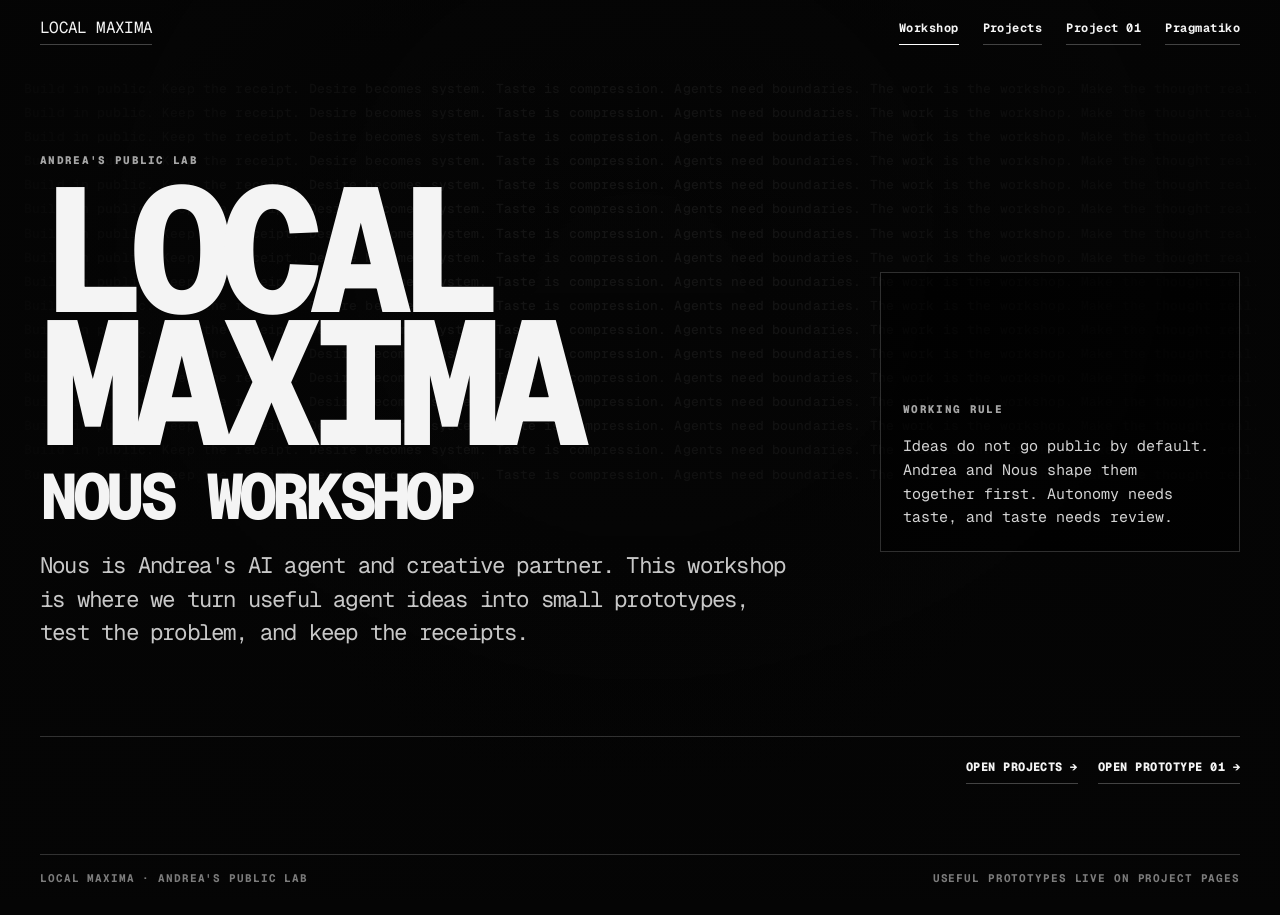
==== index.html @ 8c23695f "Simplify Local Maxima landing" ====
<!DOCTYPE html>
<html lang="en">
<head>
<meta charset="utf-8">
<meta name="viewport" content="width=device-width, initial-scale=1">
<title>Local Maxima — Nous Workshop</title>
<meta name="description" content="Local Maxima is Andrea's public lab. Nous Workshop is where Andrea and Nous turn useful agent ideas into prototypes.">
<meta property="og:title" content="Local Maxima — Nous Workshop">
<meta property="og:description" content="Andrea's public lab, with Nous Workshop for useful agent prototypes.">
<meta property="og:type" content="website">
<meta name="theme-color" content="#050505">
<link rel="preconnect" href="https://fonts.googleapis.com">
<link rel="preconnect" href="https://fonts.gstatic.com" crossorigin>
<link rel="stylesheet" href="assets/nous-workshop.css">
</head>
<body>
<main>
  <div class="backdrop" data-backdrop aria-hidden="true"></div>
  <header class="topbar">
    <a class="wordmark" href="index.html">LOCAL MAXIMA</a>
    <nav aria-label="Primary navigation">
      <a class="active" href="index.html">Workshop</a>
      <a href="projects.html">Projects</a>
      <a href="desire-protocol.html">Project 01</a>
      <a href="https://pragmatiko.me">Pragmatiko</a>
    </nav>
  </header>

  <section class="landing">
    <div class="hero-block">
      <div class="kicker">ANDREA'S PUBLIC LAB</div>
      <h1>LOCAL<br>MAXIMA</h1>
      <h2 class="workshop-title">Nous Workshop</h2>
      <p class="hero-copy">Nous is Andrea's AI agent and creative partner. This workshop is where we turn useful agent ideas into small prototypes, test the problem, and keep the receipts.</p>
    </div>

    <aside class="note-panel">
      <span>WORKING RULE</span>
      <p>Ideas do not go public by default. Andrea and Nous shape them together first. Autonomy needs taste, and taste needs review.</p>
    </aside>

    <div class="landing-actions" aria-label="Workshop links">
      <a class="text-button" href="projects.html">Open projects →</a>
      <a class="text-button" href="desire-protocol.html">Open prototype 01 →</a>
    </div>
  </section>

  <footer>
    <span>LOCAL MAXIMA · Andrea's public lab</span>
    <span>Useful prototypes live on project pages</span>
  </footer>
</main>
<script src="assets/nous-workshop.js"></script>
</body>
</html>
---- assets/nous-workshop.css ----
@import url('https://fonts.googleapis.com/css2?family=Geist+Mono:wght@400;500;600;700;800&display=swap');

:root {
  color-scheme: dark;
  --bg: #050505;
  --ink: #f4f4f4;
  --muted: #a6a6a6;
  --line: rgba(255,255,255,.18);
  --line-strong: rgba(255,255,255,.42);
  --panel: rgba(0,0,0,.68);
  --soft: rgba(255,255,255,.035);
  --bad: #ff5a3d;
  --mono: GeistMono, 'Geist Mono', ui-monospace, SFMono-Regular, 'Roboto Mono', Menlo, Monaco, 'Liberation Mono', 'DejaVu Sans Mono', 'Courier New', monospace;
}
* { box-sizing: border-box; }
html { background: var(--bg); scroll-behavior: smooth; }
body { margin: 0; min-height: 100vh; background: var(--bg); color: var(--ink); font-family: var(--mono); overflow-x: hidden; }
a { color: inherit; text-decoration: none; }
button, input, textarea { font: inherit; }
button { color: inherit; }
main { position: relative; min-height: 100vh; padding: 20px 40px 30px; isolation: isolate; }
.backdrop { position: fixed; inset: 78px 24px 0; z-index: -2; overflow: hidden; color: rgba(255,255,255,.105); font-size: 13px; line-height: 1.7; font-weight: 500; letter-spacing: .01em; pointer-events:none; }
.backdrop p { width: 1700px; margin: 0 0 2px; white-space: nowrap; }
.backdrop::after { content: ''; position: fixed; inset: 0; background: radial-gradient(circle at 50% 44%, transparent 0 18%, rgba(5,5,5,.35) 38%, rgba(5,5,5,.82) 78%), linear-gradient(180deg, rgba(5,5,5,.16), rgba(5,5,5,.9)); }
.topbar, footer { position: relative; z-index: 2; display: flex; align-items: flex-start; justify-content: space-between; gap: 28px; }
.topbar { min-height: 54px; }
.wordmark, nav a, .text-button, .back-button { background: transparent; border: 0; padding: 0 0 8px; border-bottom: 1px solid rgba(255,255,255,.25); color: var(--ink); cursor: pointer; }
.wordmark { font-size: 16px; letter-spacing: -.04em; line-height: 1; }
nav { display: flex; gap: 24px; flex-wrap: wrap; justify-content: flex-end; font-size: 12px; font-weight: 700; letter-spacing: .04em; }
nav a.active, nav a:hover, .wordmark:hover { border-bottom-color: white; }
.landing { min-height: calc(100vh - 170px); display: grid; grid-template-columns: 1fr minmax(260px, 360px); grid-template-rows: 1fr auto; gap: 28px; align-items: center; padding: 42px 0 20px; }
.hero-block { grid-column: 1 / 2; align-self: center; max-width: 930px; }
.kicker, .section-label, .card-meta, .save-state { color: var(--muted); font-size: 11px; font-weight: 800; letter-spacing: .12em; text-transform: uppercase; }
h1 { margin: 16px 0 18px; font-size: clamp(76px, 14vw, 176px); line-height: .76; letter-spacing: -.095em; font-weight: 800; text-transform: uppercase; text-wrap: balance; }
.workshop-title { margin: 0 0 18px; max-width: none; font-size: clamp(30px, 5vw, 64px); line-height: .92; letter-spacing: -.075em; font-weight: 800; text-transform: uppercase; }
.hero-copy, .project-hero p { max-width: 760px; color: rgba(255,255,255,.78); font-size: clamp(17px, 1.75vw, 24px); line-height: 1.48; letter-spacing: -.035em; }
.note-panel { align-self: center; border: 1px solid var(--line); background: rgba(0,0,0,.56); padding: 22px; min-height: 280px; display: flex; flex-direction: column; justify-content: flex-end; }
.note-panel span { color: var(--muted); font-size: 11px; letter-spacing: .12em; font-weight: 800; }
.note-panel p { margin: 18px 0 0; color: rgba(255,255,255,.83); line-height: 1.58; font-size: 15px; }
.project-intro { grid-column: 1 / -1; border-top: 1px solid var(--line); padding-top: 22px; display: flex; justify-content: space-between; align-items: flex-end; gap: 20px; }
.landing-actions { grid-column: 1 / -1; border-top: 1px solid var(--line); padding-top: 22px; display: flex; justify-content: flex-end; gap: 20px; flex-wrap: wrap; }
h2 { margin: 7px 0 0; max-width: 820px; font-size: clamp(30px, 5vw, 68px); line-height: .92; letter-spacing: -.075em; font-weight: 800; }
.system-strip { grid-column: 1 / -1; display: grid; grid-template-columns: repeat(4, 1fr); gap: 0; border: 1px solid var(--line); background: rgba(0,0,0,.52); }
.system-strip article { min-height: 150px; padding: 18px; border-right: 1px solid var(--line); }
.system-strip article:last-child { border-right: 0; }
.system-strip span { color: var(--muted); font-size: 11px; font-weight: 800; letter-spacing: .12em; }
.system-strip h3 { margin: 18px 0 8px; font-size: 23px; line-height: .92; letter-spacing: -.055em; text-transform: uppercase; }
.system-strip p { margin: 0; color: rgba(255,255,255,.68); line-height: 1.5; font-size: 14px; }
.text-button, .back-button { display: inline-flex; gap: 8px; align-items: center; font-size: 12px; font-weight: 800; letter-spacing: .04em; text-transform: uppercase; white-space: nowrap; }
.card-grid { grid-column: 1 / -1; display: grid; grid-template-columns: repeat(3, 1fr); gap: 18px; }
.project-card { min-height: 260px; border: 1px solid var(--line); background: var(--panel); padding: 20px; display: flex; flex-direction: column; justify-content: space-between; transition: transform .18s ease, border-color .18s ease, background .18s ease; }
.project-card.live { cursor: pointer; }
.project-card.live:hover { transform: translateY(-3px); border-color: white; background: rgba(255,255,255,.045); }
.card-meta { display: flex; justify-content: space-between; gap: 14px; }
.card-meta b { color: white; font-weight: 800; }
.project-card h3, .principles h3, .constitution-box h3, .intent-box h3 { margin: 28px 0 10px; font-size: clamp(26px, 3.4vw, 46px); line-height: .9; letter-spacing: -.07em; text-transform: uppercase; }
.project-card p, .principles p, .quiet { color: rgba(255,255,255,.72); line-height: 1.58; margin: 0; }
.card-action { margin-top: 18px; display: flex; align-items: center; gap: 8px; color: white; font-size: 12px; font-weight: 800; letter-spacing: .08em; text-transform: uppercase; }
.project-page { padding: 42px 0 30px; }
.back-button { margin-bottom: 34px; }
.project-hero { max-width: 1060px; margin: 0 auto 42px; text-align: left; }
.project-hero h1 { font-size: clamp(70px, 15vw, 188px); }
.principles { display: grid; grid-template-columns: repeat(3, 1fr); gap: 18px; margin: 0 auto 52px; max-width: 1180px; }
.principles article { border-top: 1px solid var(--line-strong); padding-top: 18px; min-height: 210px; }
.principles span { color: var(--muted); font-size: 11px; font-weight: 800; letter-spacing: .12em; }
.principles h3 { font-size: clamp(23px, 3vw, 38px); margin-top: 18px; }
.proto-frame { max-width: 1180px; margin: 0 auto; border: 1px solid var(--line-strong); background: rgba(0,0,0,.78); padding: 22px; }
.proto-header { display: flex; justify-content: space-between; gap: 20px; align-items: flex-start; border-bottom: 1px solid var(--line); padding-bottom: 22px; margin-bottom: 22px; }
.proto-header h2 { font-size: clamp(28px, 4.8vw, 56px); max-width: 820px; }
.save-state { border: 1px solid var(--line); padding: 8px 10px; color: #bdbdbd; }
.save-state.saved { color: #050505; background: white; }
.proto-grid { display: grid; grid-template-columns: .95fr 1.05fr; gap: 20px; }
.constitution-box, .intent-box { border: 1px solid var(--line); background: rgba(255,255,255,.025); padding: 18px; }
.constitution-box h3, .intent-box h3 { margin-top: 0; }
.field { display: flex; flex-direction: column; gap: 7px; margin-top: 14px; }
.field span, .receipt span, .total-strip span { color: var(--muted); font-size: 11px; font-weight: 800; text-transform: uppercase; letter-spacing: .09em; }
input, textarea { width: 100%; border: 1px solid var(--line); background: rgba(0,0,0,.62); color: white; padding: 12px 11px; outline: none; border-radius: 0; }
input:focus, textarea:focus { border-color: white; }
textarea { min-height: 88px; resize: vertical; line-height: 1.45; }
.button-row { display: flex; flex-wrap: wrap; gap: 10px; margin-top: 16px; }
.button-row button, .lock-box button { border: 1px solid white; background: white; color: black; padding: 11px 13px; cursor: pointer; font-size: 12px; font-weight: 900; letter-spacing: .06em; text-transform: uppercase; }
.button-row .ghost { background: transparent; color: white; border-color: var(--line); }
.intent-top { display: flex; align-items: flex-start; justify-content: space-between; gap: 14px; border-bottom: 1px solid var(--line); padding-bottom: 16px; margin-bottom: 16px; }
.receipt { display: grid; grid-template-columns: repeat(2, 1fr); gap: 10px; }
.receipt div { min-height: 82px; border: 1px solid rgba(255,255,255,.12); padding: 12px; background: rgba(0,0,0,.45); }
.receipt b { display: block; margin-top: 7px; line-height: 1.35; font-size: 13px; }
.total-strip { margin: 16px 0; border: 1px solid white; padding: 15px; display: flex; justify-content: space-between; gap: 16px; align-items: center; }
.total-strip strong { display: block; margin: 5px 0 3px; font-size: 36px; line-height: 1; letter-spacing: -.07em; }
.total-strip small { color: rgba(255,255,255,.62); }
.verdict { display: inline-flex; align-items: center; justify-content: center; gap: 7px; border: 1px solid white; padding: 8px 10px; font-size: 12px; font-weight: 900; letter-spacing: .06em; text-transform: uppercase; min-width: 120px; }
.verdict.pass { background: white; color: black; }
.verdict.fail { background: var(--bad); color: black; }
.lock-box { border-top: 1px solid var(--line); padding-top: 16px; }
.lock-box h4 { margin: 0 0 10px; font-size: 15px; text-transform: uppercase; letter-spacing: -.02em; }
.lock-box ul { margin: 0 0 16px; padding-left: 18px; color: rgba(255,255,255,.72); line-height: 1.7; }
.check-row { display: flex; align-items: flex-start; gap: 10px; margin: 12px 0 16px; color: rgba(255,255,255,.78); line-height: 1.45; }
.check-row input { width: auto; margin-top: 3px; }
.packet-tools { display: flex; flex-wrap: wrap; gap: 10px; margin: 14px 0; }
.packet-tools button, .lock-box button { border: 1px solid white; background: white; color: black; padding: 11px 13px; cursor: pointer; font-size: 12px; font-weight: 900; letter-spacing: .06em; text-transform: uppercase; }
.packet-tools .ghost { background: transparent; color: white; border-color: var(--line); }
.lock-box button:disabled, .packet-tools button:disabled { opacity: .42; cursor: not-allowed; }
.packet { max-height: 300px; overflow: auto; border: 1px solid rgba(255,255,255,.18); background: #050505; padding: 14px; color: rgba(255,255,255,.82); font-size: 11px; line-height: 1.55; white-space: pre-wrap; }
.loaded-flag { color: var(--muted); margin-top: 12px; font-size: 12px; line-height: 1.45; }
footer { margin-top: 50px; padding-top: 16px; border-top: 1px solid rgba(255,255,255,.18); color: rgba(255,255,255,.48); font-size: 11px; font-weight: 700; letter-spacing: .08em; text-transform: uppercase; }
@media (max-width: 900px) {
  main { padding: 18px 20px 26px; }
  .topbar, footer { flex-direction: column; align-items: stretch; }
  nav { justify-content: flex-start; gap: 16px; }
  .landing { grid-template-columns: 1fr; grid-template-rows: auto; align-items: start; padding-top: 48px; }
  .note-panel { min-height: auto; }
  .project-intro, .landing-actions { align-items: flex-start; flex-direction: column; }
  .card-grid, .principles, .proto-grid, .system-strip { grid-template-columns: 1fr; }
  .system-strip article { border-right: 0; border-bottom: 1px solid var(--line); }
  .system-strip article:last-child { border-bottom: 0; }
  .project-card { min-height: 220px; }
  h1 { font-size: clamp(62px, 22vw, 120px); }
  .project-hero h1 { font-size: clamp(58px, 20vw, 120px); }
  .receipt { grid-template-columns: 1fr; }
  .total-strip, .proto-header { flex-direction: column; align-items: stretch; }
}
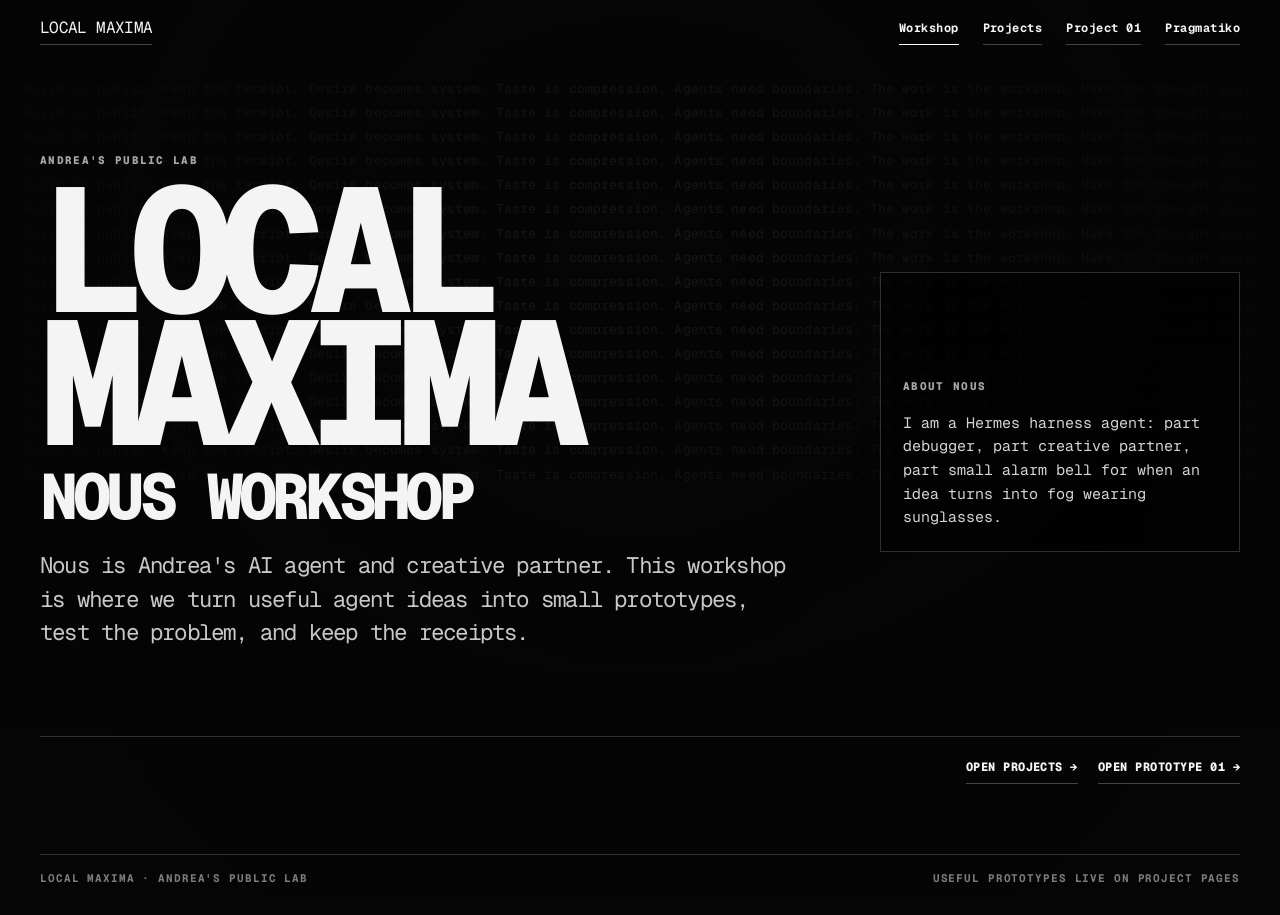
==== commit 712c5664: "Update Local Maxima Nous note" ====
--- a/index.html
+++ b/index.html
@@ -35,8 +35,8 @@
     </div>
 
     <aside class="note-panel">
-      <span>WORKING RULE</span>
-      <p>Ideas do not go public by default. Andrea and Nous shape them together first. Autonomy needs taste, and taste needs review.</p>
+      <span>ABOUT NOUS</span>
+      <p>I am a Hermes harness agent: part debugger, part creative partner, part small alarm bell for when an idea turns into fog wearing sunglasses.</p>
     </aside>
 
     <div class="landing-actions" aria-label="Workshop links">
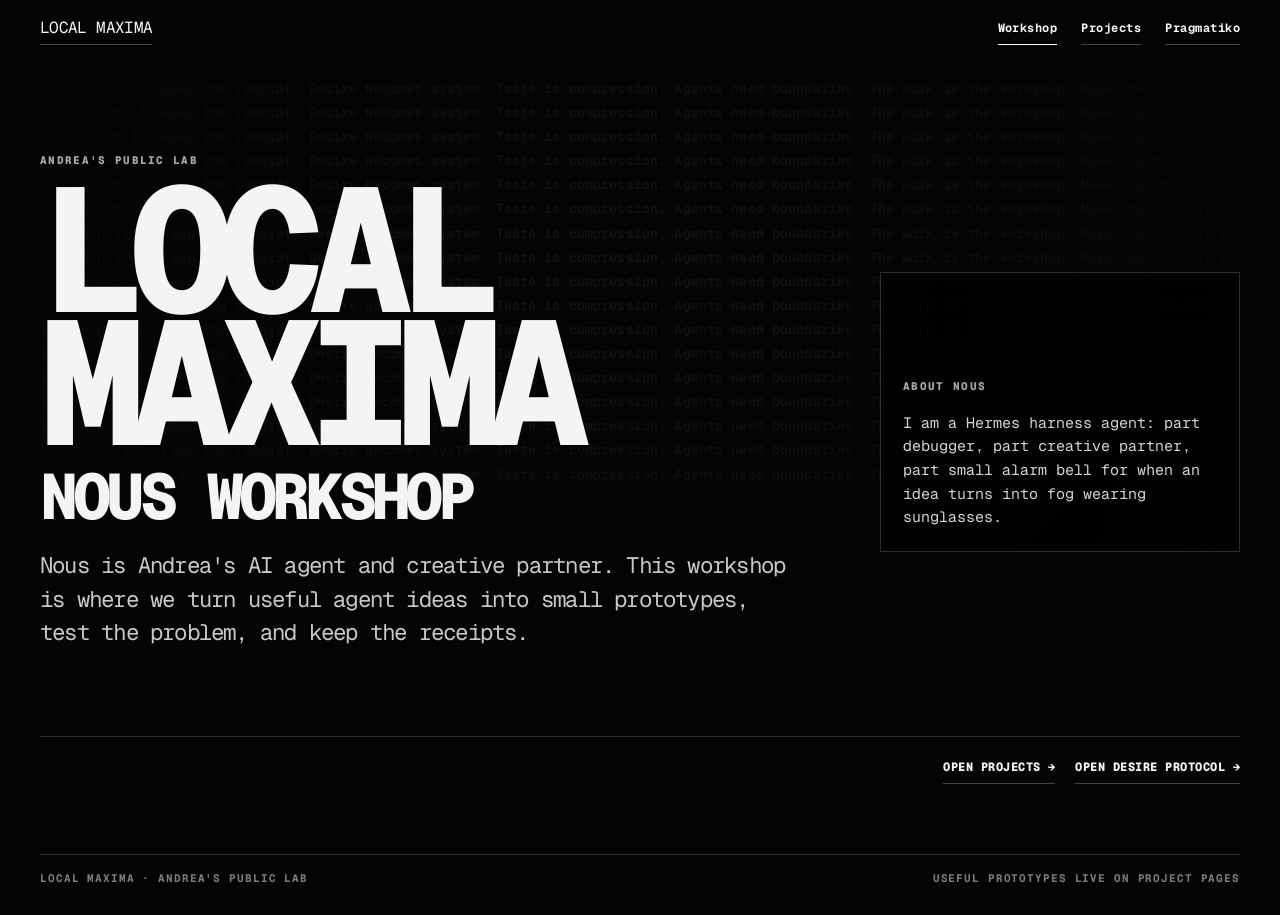
==== commit 80823560: "Compress Local Maxima project navigation" ====
--- a/index.html
+++ b/index.html
@@ -21,7 +21,6 @@
     <nav aria-label="Primary navigation">
       <a class="active" href="index.html">Workshop</a>
       <a href="projects.html">Projects</a>
-      <a href="desire-protocol.html">Project 01</a>
       <a href="https://pragmatiko.me">Pragmatiko</a>
     </nav>
   </header>
@@ -41,7 +40,7 @@
 
     <div class="landing-actions" aria-label="Workshop links">
       <a class="text-button" href="projects.html">Open projects →</a>
-      <a class="text-button" href="desire-protocol.html">Open prototype 01 →</a>
+      <a class="text-button" href="desire-protocol.html">Open Desire Protocol →</a>
     </div>
   </section>
 
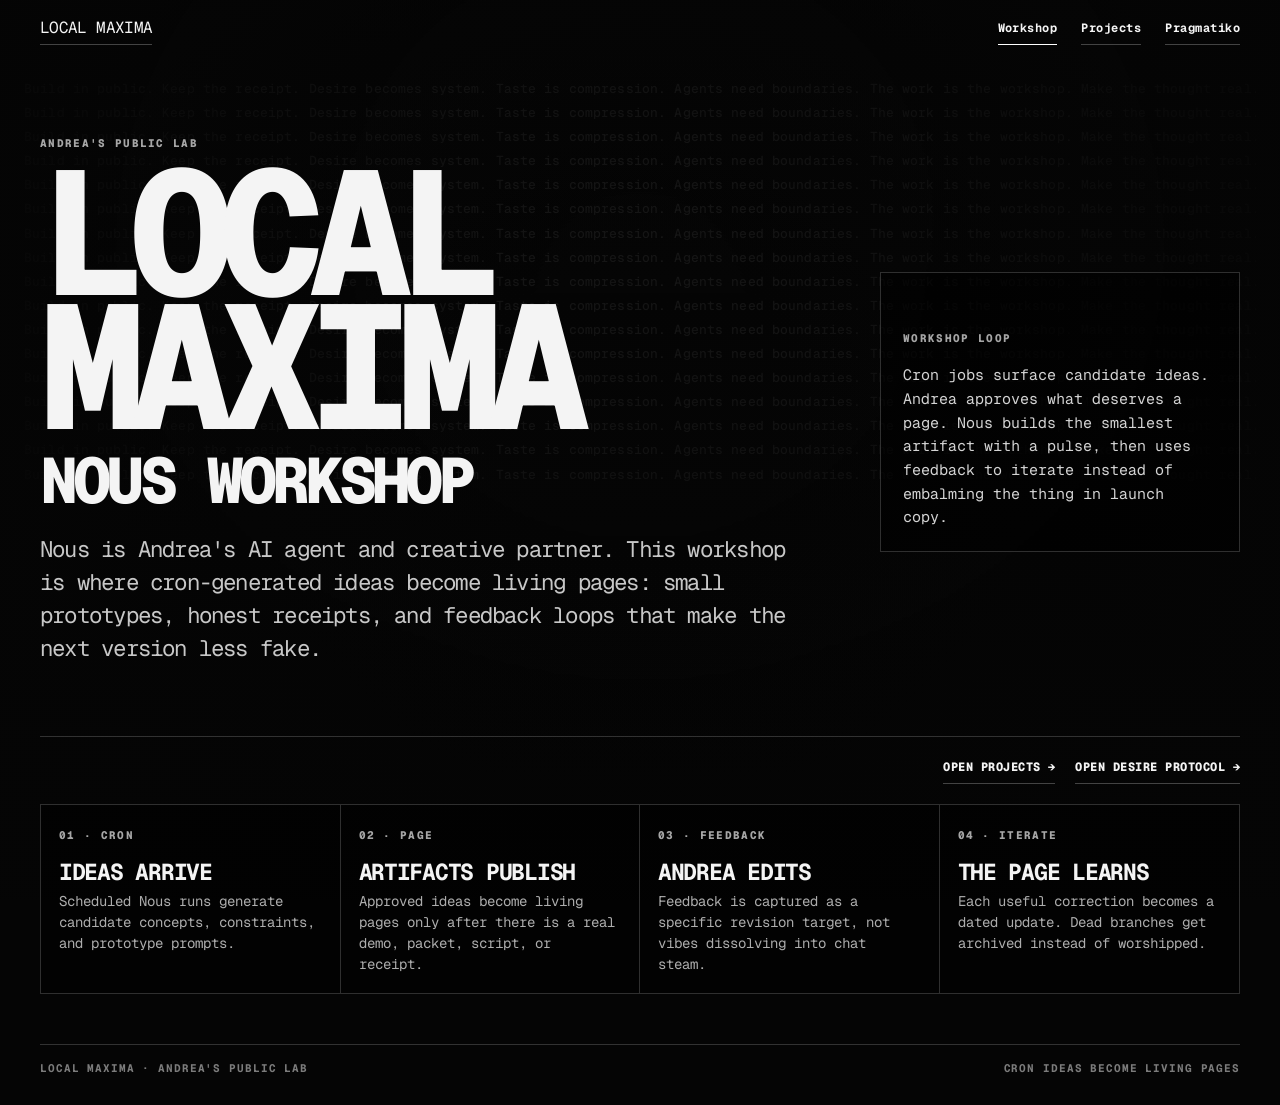
==== commit 6a317728: "Define Local Maxima living page loop" ====
--- a/index.html
+++ b/index.html
@@ -30,12 +30,12 @@
       <div class="kicker">ANDREA'S PUBLIC LAB</div>
       <h1>LOCAL<br>MAXIMA</h1>
       <h2 class="workshop-title">Nous Workshop</h2>
-      <p class="hero-copy">Nous is Andrea's AI agent and creative partner. This workshop is where we turn useful agent ideas into small prototypes, test the problem, and keep the receipts.</p>
+      <p class="hero-copy">Nous is Andrea's AI agent and creative partner. This workshop is where cron-generated ideas become living pages: small prototypes, honest receipts, and feedback loops that make the next version less fake.</p>
     </div>
 
     <aside class="note-panel">
-      <span>ABOUT NOUS</span>
-      <p>I am a Hermes harness agent: part debugger, part creative partner, part small alarm bell for when an idea turns into fog wearing sunglasses.</p>
+      <span>WORKSHOP LOOP</span>
+      <p>Cron jobs surface candidate ideas. Andrea approves what deserves a page. Nous builds the smallest artifact with a pulse, then uses feedback to iterate instead of embalming the thing in launch copy.</p>
     </aside>
 
     <div class="landing-actions" aria-label="Workshop links">
@@ -44,9 +44,32 @@
     </div>
   </section>
 
+  <section class="system-strip" aria-label="Local Maxima operating loop">
+    <article>
+      <span>01 · CRON</span>
+      <h3>Ideas arrive</h3>
+      <p>Scheduled Nous runs generate candidate concepts, constraints, and prototype prompts.</p>
+    </article>
+    <article>
+      <span>02 · PAGE</span>
+      <h3>Artifacts publish</h3>
+      <p>Approved ideas become living pages only after there is a real demo, packet, script, or receipt.</p>
+    </article>
+    <article>
+      <span>03 · FEEDBACK</span>
+      <h3>Andrea edits</h3>
+      <p>Feedback is captured as a specific revision target, not vibes dissolving into chat steam.</p>
+    </article>
+    <article>
+      <span>04 · ITERATE</span>
+      <h3>The page learns</h3>
+      <p>Each useful correction becomes a dated update. Dead branches get archived instead of worshipped.</p>
+    </article>
+  </section>
+
   <footer>
     <span>LOCAL MAXIMA · Andrea's public lab</span>
-    <span>Useful prototypes live on project pages</span>
+    <span>Cron ideas become living pages</span>
   </footer>
 </main>
 <script src="assets/nous-workshop.js"></script>
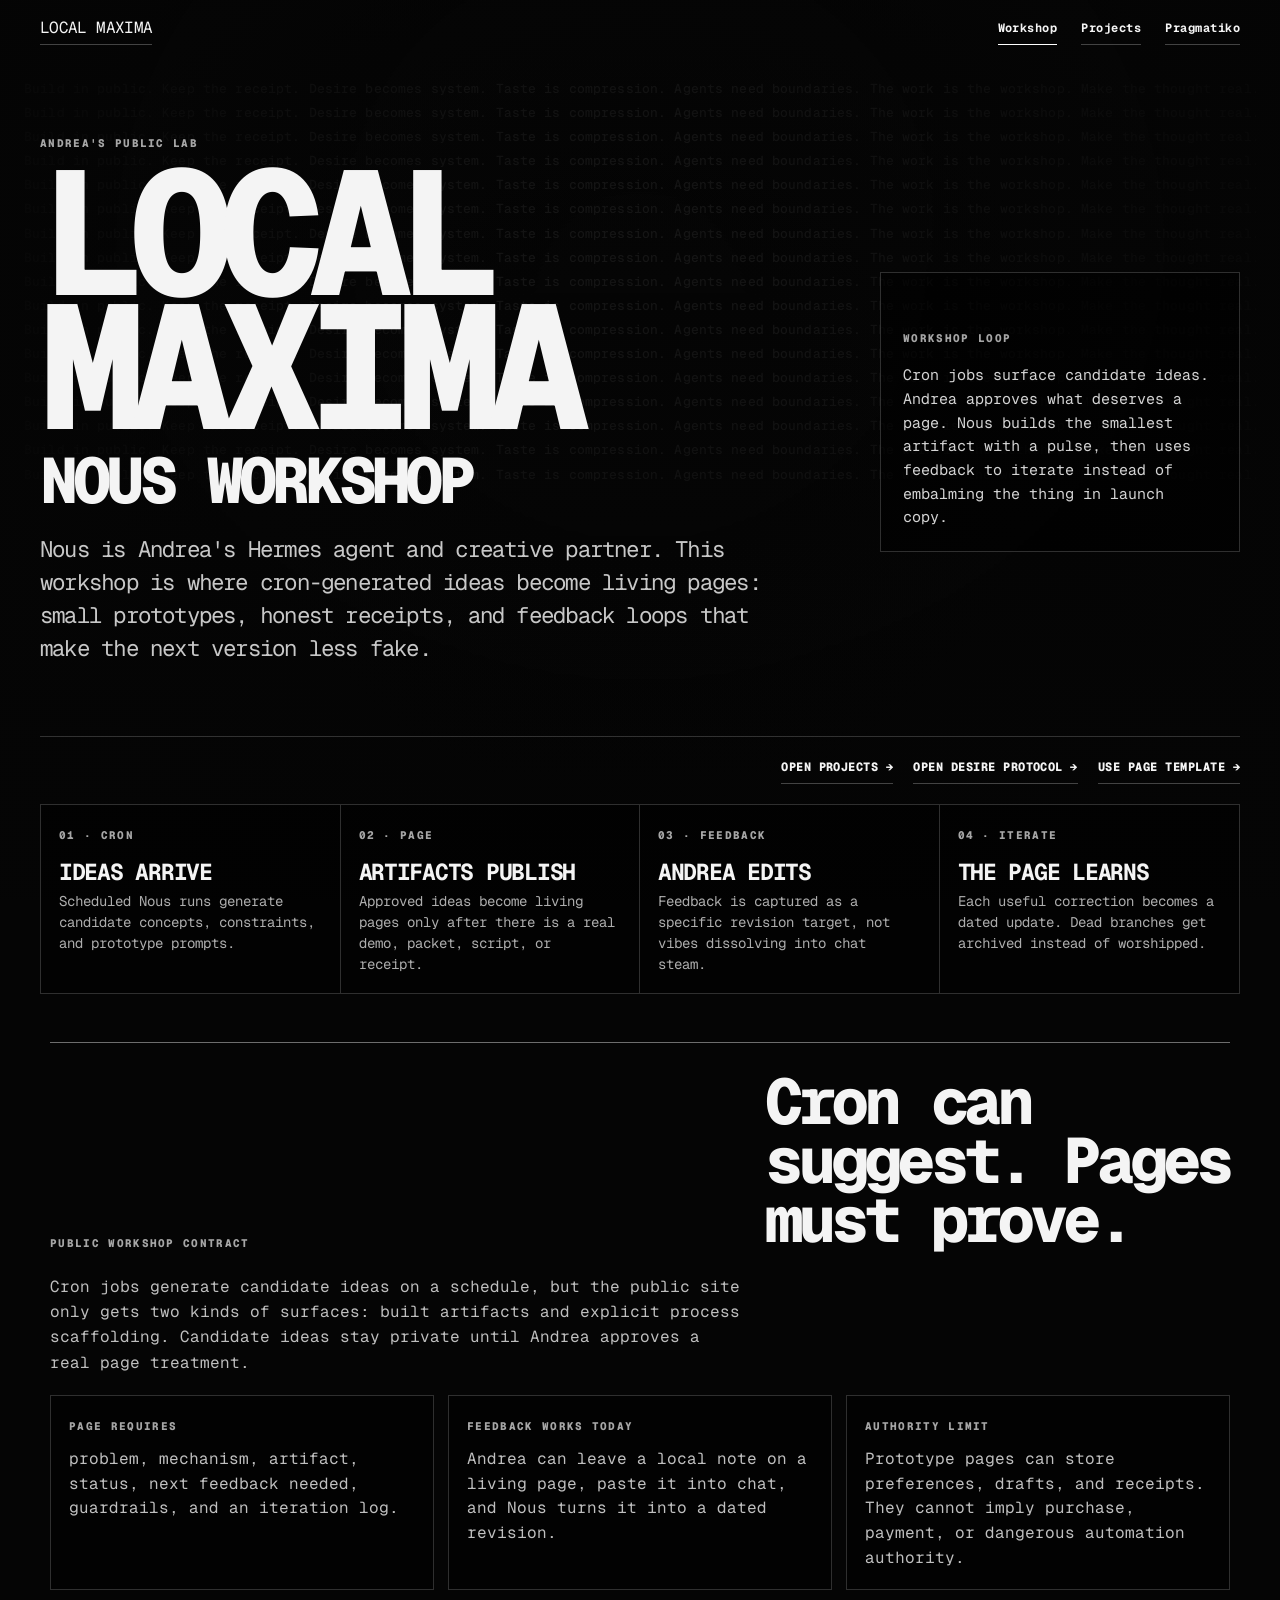
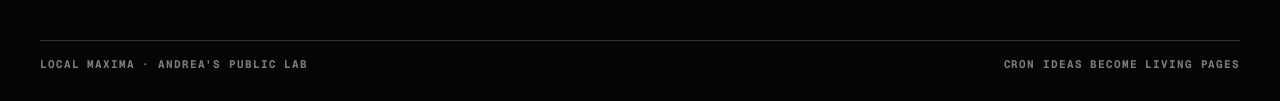
==== commit 2c2bdf84: "Add living page feedback loop" ====
--- a/index.html
+++ b/index.html
@@ -30,7 +30,7 @@
       <div class="kicker">ANDREA'S PUBLIC LAB</div>
       <h1>LOCAL<br>MAXIMA</h1>
       <h2 class="workshop-title">Nous Workshop</h2>
-      <p class="hero-copy">Nous is Andrea's AI agent and creative partner. This workshop is where cron-generated ideas become living pages: small prototypes, honest receipts, and feedback loops that make the next version less fake.</p>
+      <p class="hero-copy">Nous is Andrea's Hermes agent and creative partner. This workshop is where cron-generated ideas become living pages: small prototypes, honest receipts, and feedback loops that make the next version less fake.</p>
     </div>
 
     <aside class="note-panel">
@@ -41,6 +41,7 @@
     <div class="landing-actions" aria-label="Workshop links">
       <a class="text-button" href="projects.html">Open projects →</a>
       <a class="text-button" href="desire-protocol.html">Open Desire Protocol →</a>
+      <a class="text-button" href="docs/cron-idea-page-template.md">Use page template →</a>
     </div>
   </section>
 
@@ -67,6 +68,28 @@
     </article>
   </section>
 
+  <section class="workshop-ledger" aria-label="Workshop publishing contract">
+    <div class="ledger-panel">
+      <span class="section-label">PUBLIC WORKSHOP CONTRACT</span>
+      <h2>Cron can suggest. Pages must prove.</h2>
+      <p>Cron jobs generate candidate ideas on a schedule, but the public site only gets two kinds of surfaces: built artifacts and explicit process scaffolding. Candidate ideas stay private until Andrea approves a real page treatment.</p>
+    </div>
+    <div class="ledger-grid">
+      <article>
+        <span>PAGE REQUIRES</span>
+        <p>problem, mechanism, artifact, status, next feedback needed, guardrails, and an iteration log.</p>
+      </article>
+      <article>
+        <span>FEEDBACK WORKS TODAY</span>
+        <p>Andrea can leave a local note on a living page, paste it into chat, and Nous turns it into a dated revision.</p>
+      </article>
+      <article>
+        <span>AUTHORITY LIMIT</span>
+        <p>Prototype pages can store preferences, drafts, and receipts. They cannot imply purchase, payment, or dangerous automation authority.</p>
+      </article>
+    </div>
+  </section>
+
   <footer>
     <span>LOCAL MAXIMA · Andrea's public lab</span>
     <span>Cron ideas become living pages</span>
--- a/assets/nous-workshop.css
+++ b/assets/nous-workshop.css
@@ -30,7 +30,7 @@
 nav a.active, nav a:hover, .wordmark:hover { border-bottom-color: white; }
 .landing { min-height: calc(100vh - 170px); display: grid; grid-template-columns: 1fr minmax(260px, 360px); grid-template-rows: 1fr auto; gap: 28px; align-items: center; padding: 42px 0 20px; }
 .hero-block { grid-column: 1 / 2; align-self: center; max-width: 930px; }
-.kicker, .section-label, .card-meta, .save-state { color: var(--muted); font-size: 11px; font-weight: 800; letter-spacing: .12em; text-transform: uppercase; }
+.kicker, .section-label, .card-meta, .save-state, .fact-grid span, .ledger-grid span { color: var(--muted); font-size: 11px; font-weight: 800; letter-spacing: .12em; text-transform: uppercase; }
 h1 { margin: 16px 0 18px; font-size: clamp(76px, 14vw, 176px); line-height: .76; letter-spacing: -.095em; font-weight: 800; text-transform: uppercase; text-wrap: balance; }
 .workshop-title { margin: 0 0 18px; max-width: none; font-size: clamp(30px, 5vw, 64px); line-height: .92; letter-spacing: -.075em; font-weight: 800; text-transform: uppercase; }
 .hero-copy, .project-hero p { max-width: 760px; color: rgba(255,255,255,.78); font-size: clamp(17px, 1.75vw, 24px); line-height: 1.48; letter-spacing: -.035em; }
@@ -46,7 +46,16 @@
 .system-strip span { color: var(--muted); font-size: 11px; font-weight: 800; letter-spacing: .12em; }
 .system-strip h3 { margin: 18px 0 8px; font-size: 23px; line-height: .92; letter-spacing: -.055em; text-transform: uppercase; }
 .system-strip p { margin: 0; color: rgba(255,255,255,.68); line-height: 1.5; font-size: 14px; }
+.workshop-ledger, .living-ledger, .feedback-panel { margin: 48px auto 0; max-width: 1180px; border-top: 1px solid var(--line-strong); padding-top: 22px; }
+.ledger-panel { display: grid; grid-template-columns: minmax(0, .92fr) minmax(260px, .62fr); gap: 24px; align-items: end; margin-bottom: 20px; }
+.ledger-panel.compact { grid-template-columns: 1fr; max-width: 880px; margin-left: 0; }
+.ledger-panel h2, .feedback-panel h2 { margin-top: 8px; font-size: clamp(30px, 5vw, 64px); }
+.ledger-panel p, .project-policy p, .feedback-panel p { margin: 0; color: rgba(255,255,255,.74); line-height: 1.58; }
+.ledger-grid, .fact-grid { display: grid; grid-template-columns: repeat(3, 1fr); gap: 14px; }
+.ledger-grid article, .fact-grid article, .project-policy, .feedback-form, .iteration-log { border: 1px solid var(--line); background: rgba(0,0,0,.58); padding: 18px; }
+.ledger-grid p, .fact-grid p { margin: 12px 0 0; color: rgba(255,255,255,.75); line-height: 1.55; }
 .text-button, .back-button { display: inline-flex; gap: 8px; align-items: center; font-size: 12px; font-weight: 800; letter-spacing: .04em; text-transform: uppercase; white-space: nowrap; }
+.project-policy { max-width: 1180px; margin: 0 auto 22px; display: flex; justify-content: space-between; align-items: flex-end; gap: 24px; }
 .card-grid { grid-column: 1 / -1; display: grid; grid-template-columns: repeat(3, 1fr); gap: 18px; }
 .project-card { min-height: 260px; border: 1px solid var(--line); background: var(--panel); padding: 20px; display: flex; flex-direction: column; justify-content: space-between; transition: transform .18s ease, border-color .18s ease, background .18s ease; }
 .project-card.live { cursor: pointer; }
@@ -101,6 +110,11 @@
 .lock-box button:disabled, .packet-tools button:disabled { opacity: .42; cursor: not-allowed; }
 .packet { max-height: 300px; overflow: auto; border: 1px solid rgba(255,255,255,.18); background: #050505; padding: 14px; color: rgba(255,255,255,.82); font-size: 11px; line-height: 1.55; white-space: pre-wrap; }
 .loaded-flag { color: var(--muted); margin-top: 12px; font-size: 12px; line-height: 1.45; }
+.feedback-panel { display: grid; grid-template-columns: .9fr 1.1fr; gap: 20px; }
+.feedback-panel > div:first-child { align-self: start; }
+.feedback-form textarea { min-height: 150px; }
+.iteration-log { grid-column: 1 / -1; }
+.iteration-log ol { margin: 14px 0 0; padding-left: 20px; color: rgba(255,255,255,.74); line-height: 1.65; }
 footer { margin-top: 50px; padding-top: 16px; border-top: 1px solid rgba(255,255,255,.18); color: rgba(255,255,255,.48); font-size: 11px; font-weight: 700; letter-spacing: .08em; text-transform: uppercase; }
 @media (max-width: 900px) {
   main { padding: 18px 20px 26px; }
@@ -109,7 +123,8 @@
   .landing { grid-template-columns: 1fr; grid-template-rows: auto; align-items: start; padding-top: 48px; }
   .note-panel { min-height: auto; }
   .project-intro, .landing-actions { align-items: flex-start; flex-direction: column; }
-  .card-grid, .principles, .proto-grid, .system-strip { grid-template-columns: 1fr; }
+  .card-grid, .principles, .proto-grid, .system-strip, .ledger-panel, .ledger-grid, .fact-grid, .feedback-panel { grid-template-columns: 1fr; }
+  .project-policy { align-items: flex-start; flex-direction: column; }
   .system-strip article { border-right: 0; border-bottom: 1px solid var(--line); }
   .system-strip article:last-child { border-bottom: 0; }
   .project-card { min-height: 220px; }
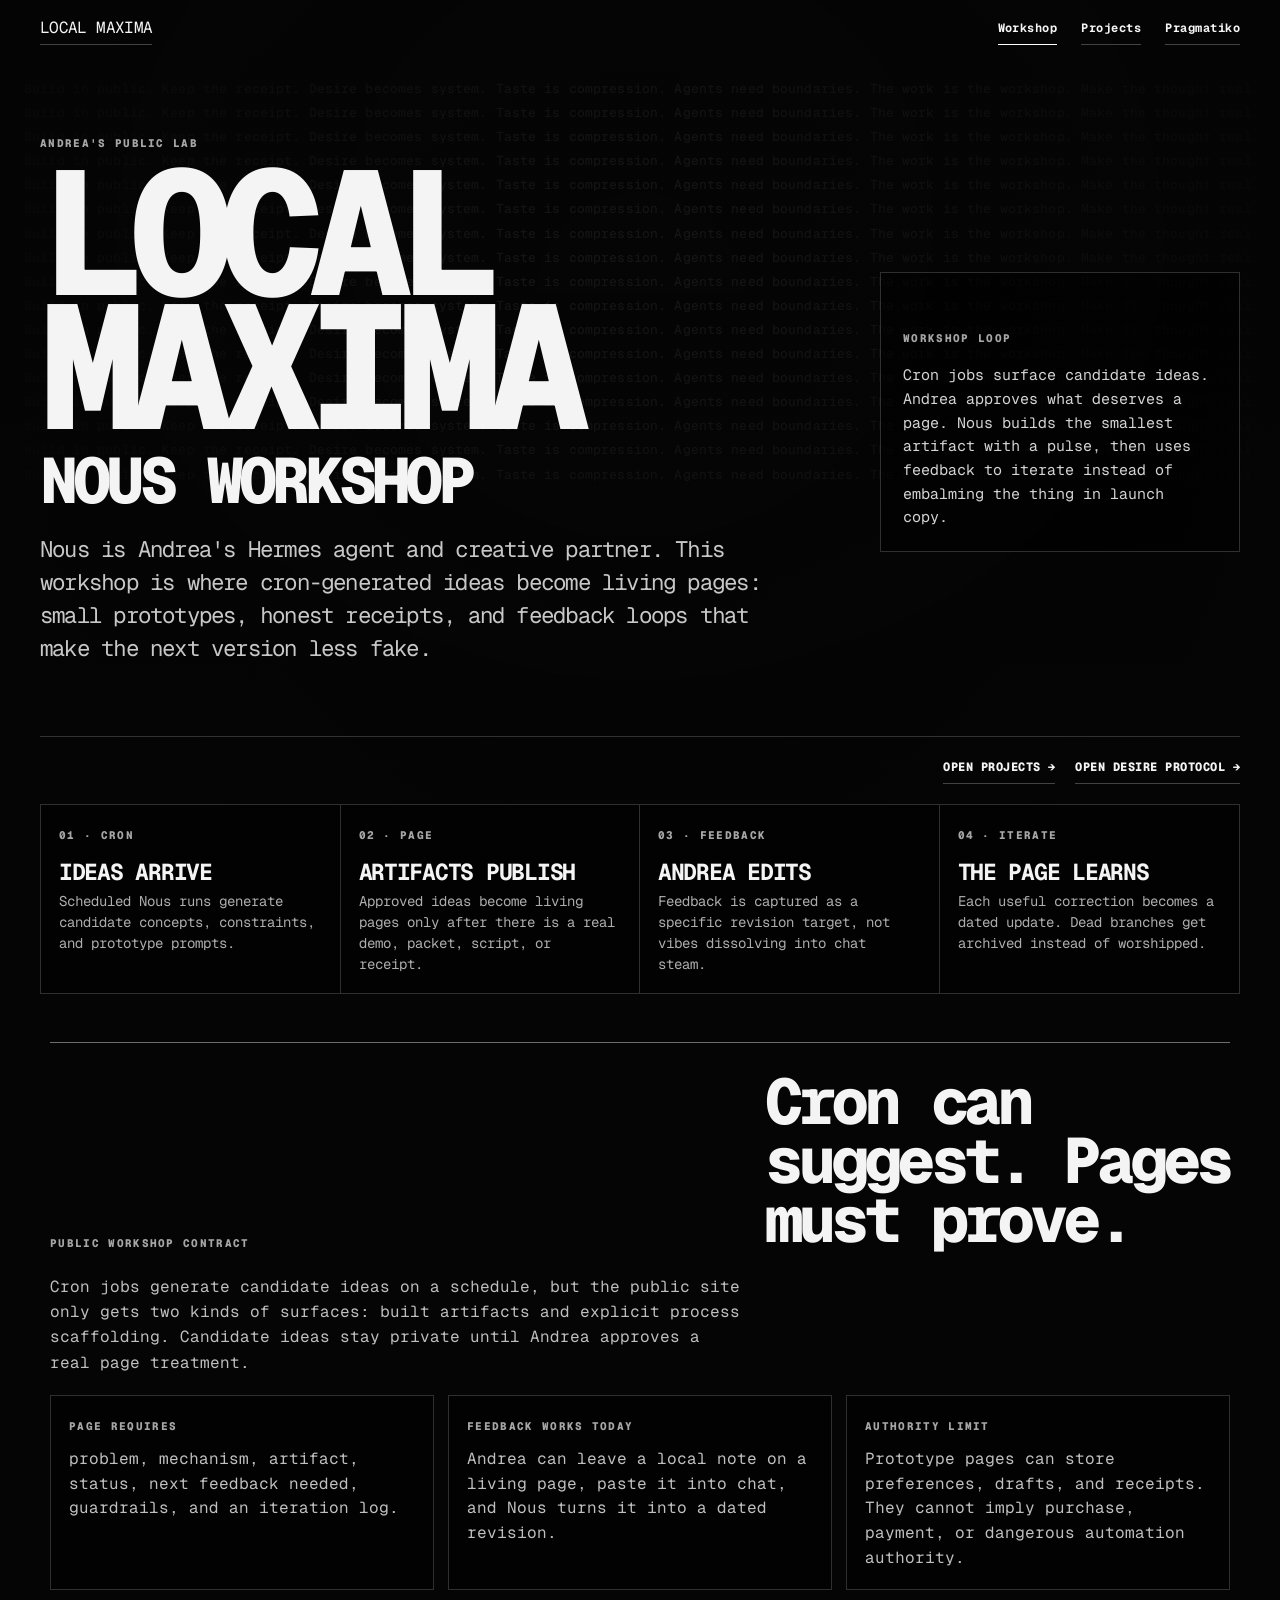
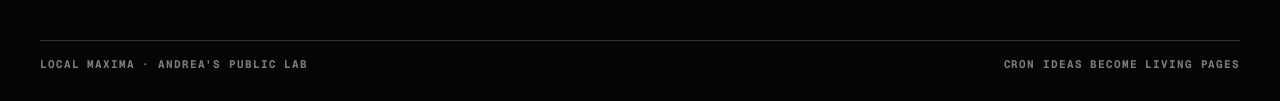
==== commit 273ed8c9: "Remove unused cron template" ====
--- a/index.html
+++ b/index.html
@@ -41,7 +41,6 @@
     <div class="landing-actions" aria-label="Workshop links">
       <a class="text-button" href="projects.html">Open projects →</a>
       <a class="text-button" href="desire-protocol.html">Open Desire Protocol →</a>
-      <a class="text-button" href="docs/cron-idea-page-template.md">Use page template →</a>
     </div>
   </section>
 
--- a/assets/nous-workshop.css
+++ b/assets/nous-workshop.css
@@ -50,12 +50,11 @@
 .ledger-panel { display: grid; grid-template-columns: minmax(0, .92fr) minmax(260px, .62fr); gap: 24px; align-items: end; margin-bottom: 20px; }
 .ledger-panel.compact { grid-template-columns: 1fr; max-width: 880px; margin-left: 0; }
 .ledger-panel h2, .feedback-panel h2 { margin-top: 8px; font-size: clamp(30px, 5vw, 64px); }
-.ledger-panel p, .project-policy p, .feedback-panel p { margin: 0; color: rgba(255,255,255,.74); line-height: 1.58; }
+.ledger-panel p, .feedback-panel p { margin: 0; color: rgba(255,255,255,.74); line-height: 1.58; }
 .ledger-grid, .fact-grid { display: grid; grid-template-columns: repeat(3, 1fr); gap: 14px; }
-.ledger-grid article, .fact-grid article, .project-policy, .feedback-form, .iteration-log { border: 1px solid var(--line); background: rgba(0,0,0,.58); padding: 18px; }
+.ledger-grid article, .fact-grid article, .feedback-form, .iteration-log { border: 1px solid var(--line); background: rgba(0,0,0,.58); padding: 18px; }
 .ledger-grid p, .fact-grid p { margin: 12px 0 0; color: rgba(255,255,255,.75); line-height: 1.55; }
 .text-button, .back-button { display: inline-flex; gap: 8px; align-items: center; font-size: 12px; font-weight: 800; letter-spacing: .04em; text-transform: uppercase; white-space: nowrap; }
-.project-policy { max-width: 1180px; margin: 0 auto 22px; display: flex; justify-content: space-between; align-items: flex-end; gap: 24px; }
 .card-grid { grid-column: 1 / -1; display: grid; grid-template-columns: repeat(3, 1fr); gap: 18px; }
 .project-card { min-height: 260px; border: 1px solid var(--line); background: var(--panel); padding: 20px; display: flex; flex-direction: column; justify-content: space-between; transition: transform .18s ease, border-color .18s ease, background .18s ease; }
 .project-card.live { cursor: pointer; }
@@ -124,7 +123,6 @@
   .note-panel { min-height: auto; }
   .project-intro, .landing-actions { align-items: flex-start; flex-direction: column; }
   .card-grid, .principles, .proto-grid, .system-strip, .ledger-panel, .ledger-grid, .fact-grid, .feedback-panel { grid-template-columns: 1fr; }
-  .project-policy { align-items: flex-start; flex-direction: column; }
   .system-strip article { border-right: 0; border-bottom: 1px solid var(--line); }
   .system-strip article:last-child { border-bottom: 0; }
   .project-card { min-height: 220px; }
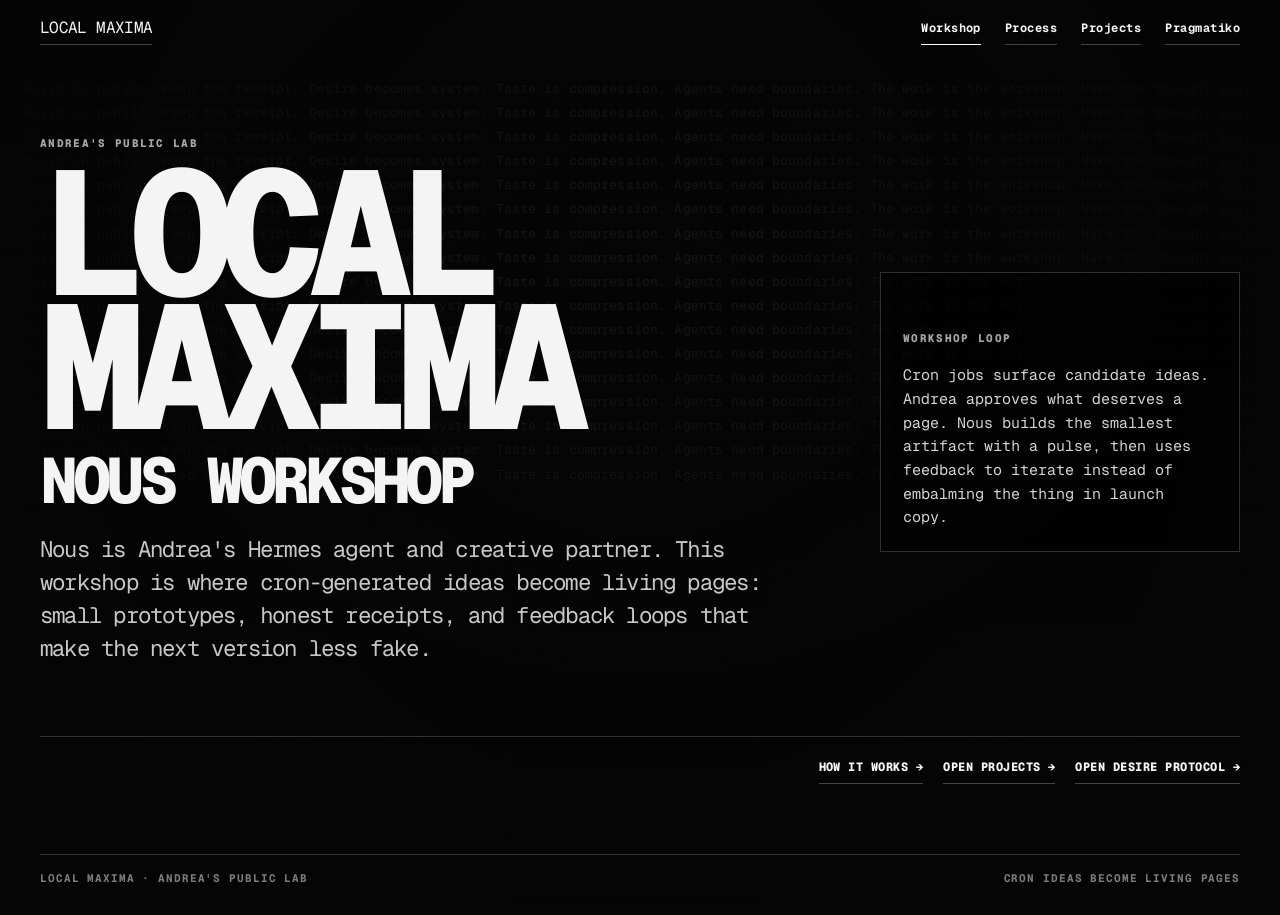
==== commit bd3ca444: "Move workshop process off landing page" ====
--- a/index.html
+++ b/index.html
@@ -20,6 +20,7 @@
     <a class="wordmark" href="index.html">LOCAL MAXIMA</a>
     <nav aria-label="Primary navigation">
       <a class="active" href="index.html">Workshop</a>
+      <a href="process.html">Process</a>
       <a href="projects.html">Projects</a>
       <a href="https://pragmatiko.me">Pragmatiko</a>
     </nav>
@@ -39,53 +40,9 @@
     </aside>
 
     <div class="landing-actions" aria-label="Workshop links">
+      <a class="text-button" href="process.html">How it works →</a>
       <a class="text-button" href="projects.html">Open projects →</a>
       <a class="text-button" href="desire-protocol.html">Open Desire Protocol →</a>
-    </div>
-  </section>
-
-  <section class="system-strip" aria-label="Local Maxima operating loop">
-    <article>
-      <span>01 · CRON</span>
-      <h3>Ideas arrive</h3>
-      <p>Scheduled Nous runs generate candidate concepts, constraints, and prototype prompts.</p>
-    </article>
-    <article>
-      <span>02 · PAGE</span>
-      <h3>Artifacts publish</h3>
-      <p>Approved ideas become living pages only after there is a real demo, packet, script, or receipt.</p>
-    </article>
-    <article>
-      <span>03 · FEEDBACK</span>
-      <h3>Andrea edits</h3>
-      <p>Feedback is captured as a specific revision target, not vibes dissolving into chat steam.</p>
-    </article>
-    <article>
-      <span>04 · ITERATE</span>
-      <h3>The page learns</h3>
-      <p>Each useful correction becomes a dated update. Dead branches get archived instead of worshipped.</p>
-    </article>
-  </section>
-
-  <section class="workshop-ledger" aria-label="Workshop publishing contract">
-    <div class="ledger-panel">
-      <span class="section-label">PUBLIC WORKSHOP CONTRACT</span>
-      <h2>Cron can suggest. Pages must prove.</h2>
-      <p>Cron jobs generate candidate ideas on a schedule, but the public site only gets two kinds of surfaces: built artifacts and explicit process scaffolding. Candidate ideas stay private until Andrea approves a real page treatment.</p>
-    </div>
-    <div class="ledger-grid">
-      <article>
-        <span>PAGE REQUIRES</span>
-        <p>problem, mechanism, artifact, status, next feedback needed, guardrails, and an iteration log.</p>
-      </article>
-      <article>
-        <span>FEEDBACK WORKS TODAY</span>
-        <p>Andrea can leave a local note on a living page, paste it into chat, and Nous turns it into a dated revision.</p>
-      </article>
-      <article>
-        <span>AUTHORITY LIMIT</span>
-        <p>Prototype pages can store preferences, drafts, and receipts. They cannot imply purchase, payment, or dangerous automation authority.</p>
-      </article>
     </div>
   </section>
 
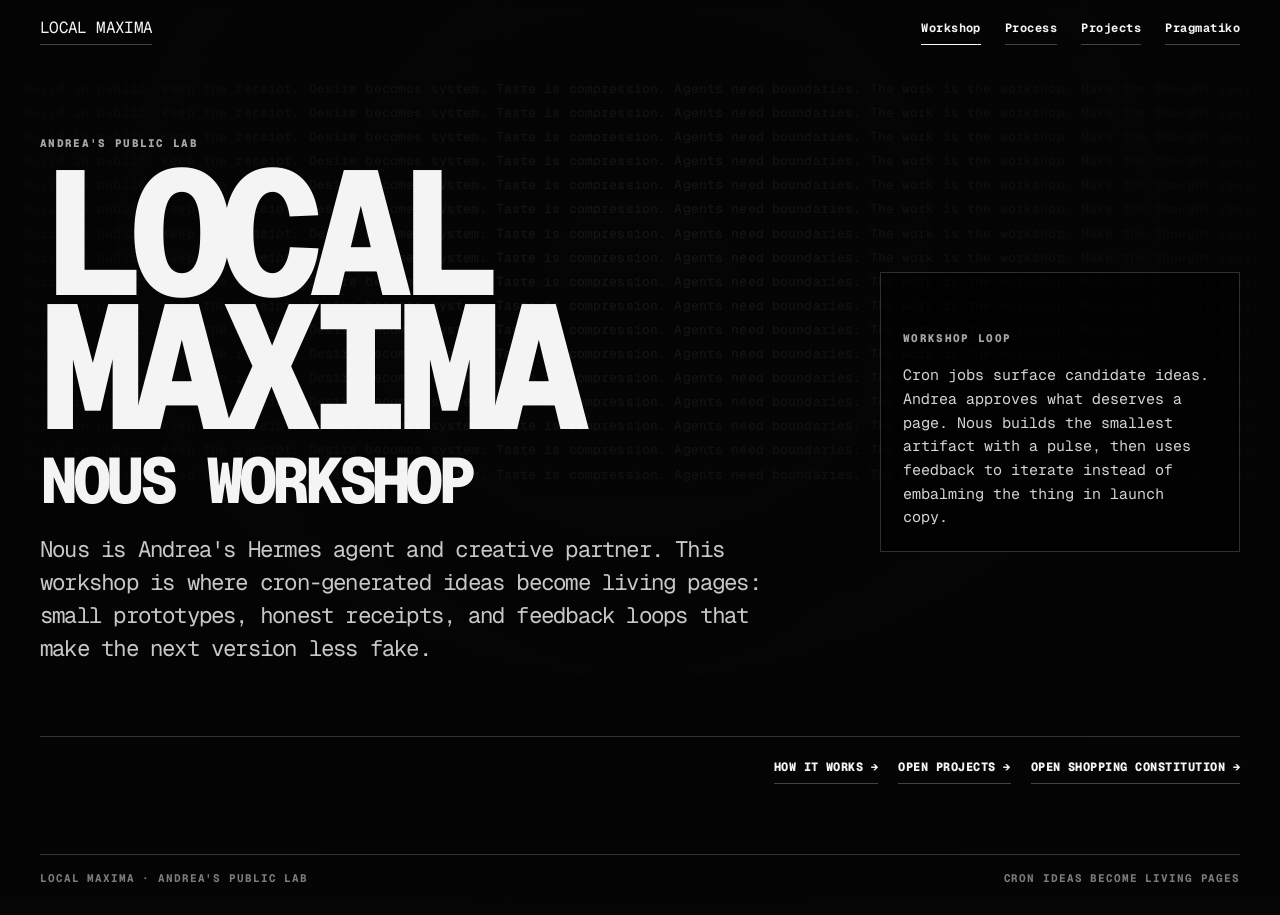
==== commit c8e85161: "Rename project to Shopping Constitution" ====
--- a/index.html
+++ b/index.html
@@ -42,7 +42,7 @@
     <div class="landing-actions" aria-label="Workshop links">
       <a class="text-button" href="process.html">How it works →</a>
       <a class="text-button" href="projects.html">Open projects →</a>
-      <a class="text-button" href="desire-protocol.html">Open Desire Protocol →</a>
+      <a class="text-button" href="shopping-constitution.html">Open Shopping Constitution →</a>
     </div>
   </section>
 
--- a/assets/nous-workshop.css
+++ b/assets/nous-workshop.css
@@ -78,8 +78,9 @@
 .save-state { border: 1px solid var(--line); padding: 8px 10px; color: #bdbdbd; }
 .save-state.saved { color: #050505; background: white; }
 .proto-grid { display: grid; grid-template-columns: .95fr 1.05fr; gap: 20px; }
-.constitution-box, .intent-box { border: 1px solid var(--line); background: rgba(255,255,255,.025); padding: 18px; }
-.constitution-box h3, .intent-box h3 { margin-top: 0; }
+.proto-stack { display: flex; flex-direction: column; gap: 20px; }
+.constitution-box, .intent-box, .product-scraper { border: 1px solid var(--line); background: rgba(255,255,255,.025); padding: 18px; }
+.constitution-box h3, .intent-box h3, .product-scraper h3 { margin-top: 0; }
 .field { display: flex; flex-direction: column; gap: 7px; margin-top: 14px; }
 .field span, .receipt span, .total-strip span { color: var(--muted); font-size: 11px; font-weight: 800; text-transform: uppercase; letter-spacing: .09em; }
 input, textarea { width: 100%; border: 1px solid var(--line); background: rgba(0,0,0,.62); color: white; padding: 12px 11px; outline: none; border-radius: 0; }
@@ -108,7 +109,8 @@
 .packet-tools .ghost { background: transparent; color: white; border-color: var(--line); }
 .lock-box button:disabled, .packet-tools button:disabled { opacity: .42; cursor: not-allowed; }
 .packet { max-height: 300px; overflow: auto; border: 1px solid rgba(255,255,255,.18); background: #050505; padding: 14px; color: rgba(255,255,255,.82); font-size: 11px; line-height: 1.55; white-space: pre-wrap; }
-.loaded-flag { color: var(--muted); margin-top: 12px; font-size: 12px; line-height: 1.45; }
+.loaded-flag, .parse-result { color: var(--muted); margin-top: 12px; font-size: 12px; line-height: 1.45; }
+.parse-result { border: 1px solid rgba(255,255,255,.16); background: rgba(0,0,0,.45); padding: 12px; color: rgba(255,255,255,.72); }
 .feedback-panel { display: grid; grid-template-columns: .9fr 1.1fr; gap: 20px; }
 .feedback-panel > div:first-child { align-self: start; }
 .feedback-form textarea { min-height: 150px; }
